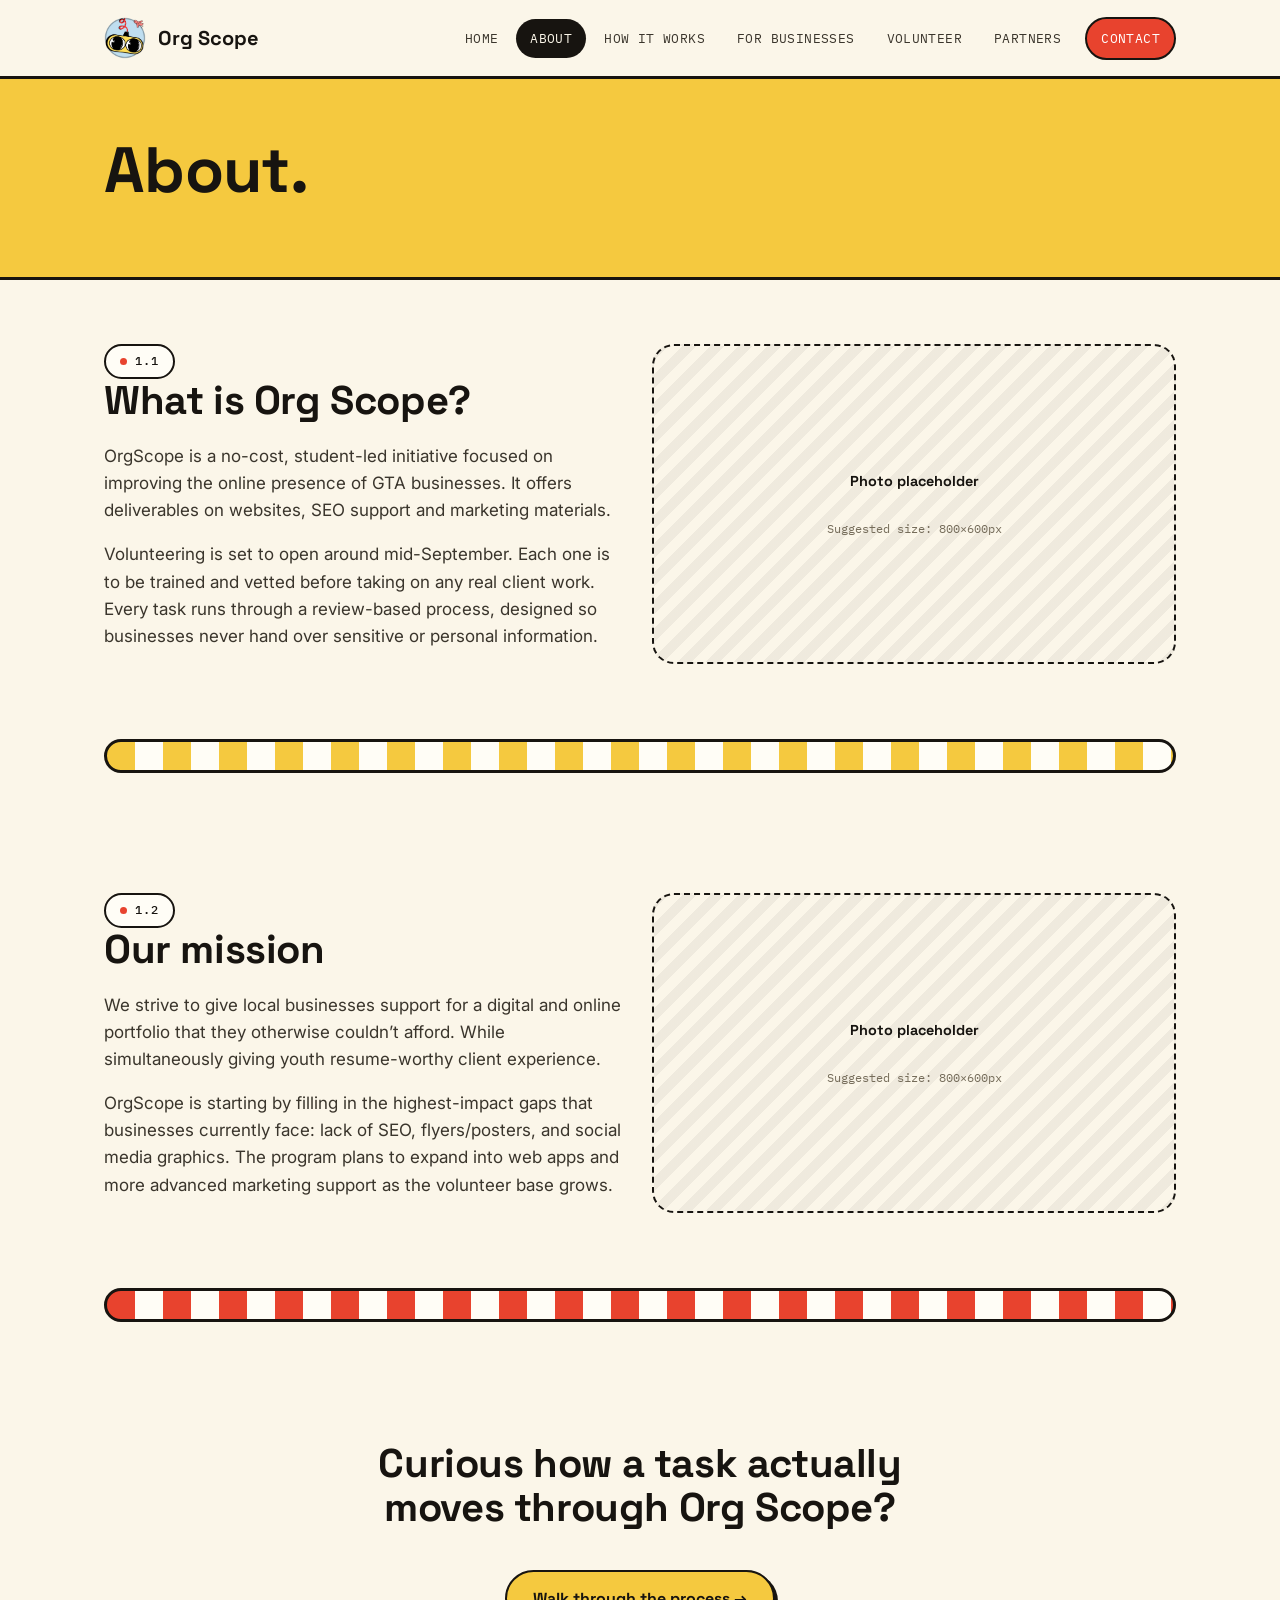
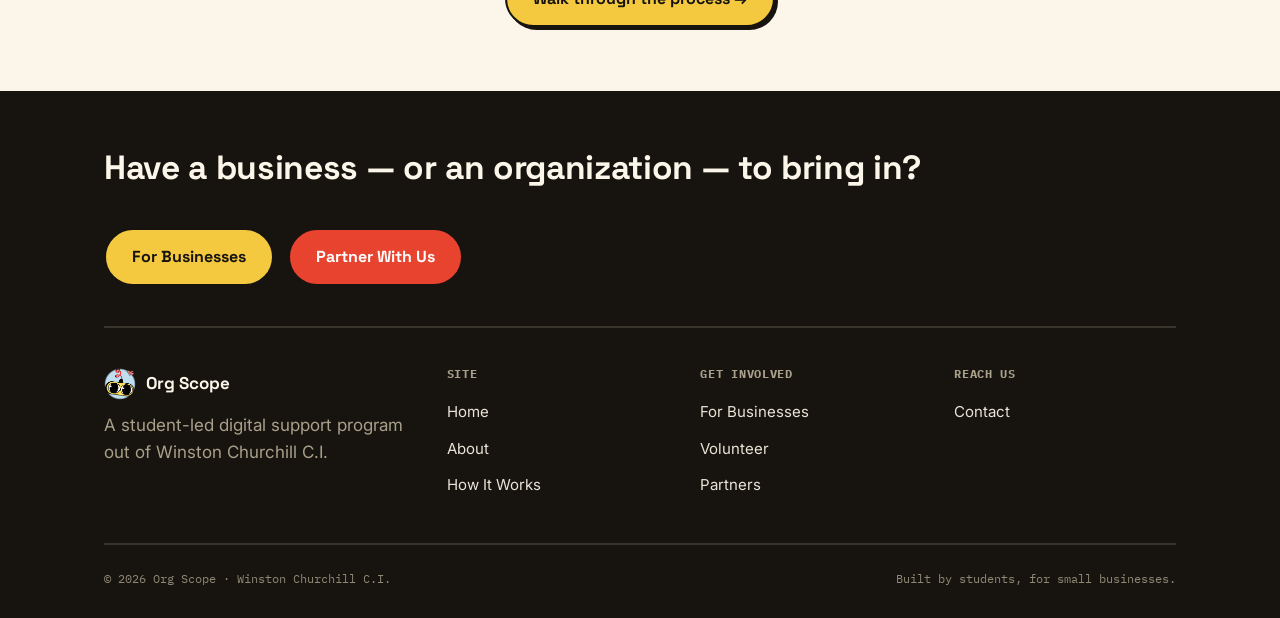
==== about.html @ 80aaf780 "Initial Commit" ====
<!DOCTYPE html>
<html lang="en">
<head>
<meta charset="UTF-8">
<meta name="viewport" content="width=device-width, initial-scale=1.0">
<title>About — Org Scope</title>
<meta name="description" content="Org Scope is a free, student-led initiative out of Winston Churchill C.I. building websites, SEO, and marketing materials for GTA small businesses.">
<link rel="icon" href="assets/logo.png">
<link rel="preconnect" href="https://fonts.googleapis.com">
<link rel="preconnect" href="https://fonts.gstatic.com" crossorigin>
<link href="https://fonts.googleapis.com/css2?family=Space+Grotesk:wght@500;700&family=Inter:wght@400;500;600&family=IBM+Plex+Mono:wght@400;500&display=swap" rel="stylesheet">
<link rel="stylesheet" href="style.css">
</head>
<body>

<header class="site-header">
  <div class="wrap">
    <a class="brand" href="index.html">
      <img src="assets/logo.png" alt="Org Scope logo">
      <span>Org Scope</span>
    </a>
    <button class="nav-toggle" aria-label="Toggle menu" aria-expanded="false" id="navToggle"><span></span></button>
    <nav class="main-nav" id="mainNav">
      <a href="index.html">Home</a>
      <a href="about.html" class="is-active">About</a>
      <a href="how-it-works.html">How It Works</a>
      <a href="for-businesses.html">For Businesses</a>
      <a href="volunteer.html">Volunteer</a>
      <a href="partners.html">Partners</a>
      <a href="contact.html" class="nav-cta">Contact</a>
    </nav>
  </div>
</header>

<main>

<main>
<section class="page-hero" style="background: var(--yellow);">
  <div class="wrap">
    <h1>About.</h1>
  </div>
</section>


  <section>
    <div class="wrap grid grid-2" style="align-items:start;">
      <div>
        <span class="tag"><span class="dot"></span>1.1</span>
        <h2>What is Org Scope?</h2>
        <p>OrgScope is a no-cost, student-led initiative focused on improving the online presence of GTA businesses. It offers deliverables on websites, SEO support and marketing materials.</p>
        <p>Volunteering is set to open around mid-September. Each one is to be trained and vetted before taking on any real client work. Every task runs through a review-based process, designed so businesses never hand over sensitive or personal information.</p>
      </div>
      <div class="placeholder" style="min-height:320px;">
        <div><strong>Photo placeholder</strong><br>Suggested size: 800×600px</div>
      </div>
    </div>
  </section>

  <div class="wrap"><div class="pill-divider" aria-hidden="true"></div></div>




<main>
  <section>
    <div class="wrap grid grid-2" style="align-items:start;">
      <div>
        <span class="tag"><span class="dot"></span>1.2</span>
        <h2>Our mission</h2>
        <p>We strive to give local businesses support for a digital and online portfolio that they otherwise couldn’t afford. While simultaneously giving youth resume-worthy client experience.</p>
        <p>OrgScope is starting by filling in the highest-impact gaps that businesses currently face: lack of SEO, flyers/posters, and social media graphics. The program plans to expand into web apps and more advanced marketing support as the volunteer base grows.</p>
      </div>
      <div class="placeholder" style="min-height:320px;">
        <div><strong>Photo placeholder</strong><br>Suggested size: 800×600px</div>
      </div>
    </div>
  </section>

  <div class="wrap"><div class="pill-divider-2" aria-hidden="true"></div></div>



  



















<section>
    <div class="wrap">
      <div class="section-head center" style="margin:0 auto 40px;">
        <h2>Curious how a task actually moves through Org Scope?</h2>
      </div>
      <div class="center"><a href="how-it-works.html" class="btn btn--yellow">Walk through the process →</a></div>
    </div>
  </section>
</main>

<footer class="site-footer">
  <div class="wrap">
    <div class="footer-cta">
      <h2>Have a business — or an organization — to bring in?</h2>
      <div class="btn-row">
        <a href="for-businesses.html" class="btn btn--yellow">For Businesses</a>
        <a href="partners.html" class="btn btn--red">Partner With Us</a>
      </div>
    </div>
    <div class="footer-grid">
      <div class="footer-col">
        <div class="footer-brand"><img src="assets/logo.png" alt="Org Scope logo"><span>Org Scope</span></div>
        <p style="color:#a9a08a; max-width:32ch;">A student-led digital support program out of Winston Churchill C.I.</p>
      </div>
      <div class="footer-col">
        <h4>Site</h4>
        <a href="index.html">Home</a>
        <a href="about.html">About</a>
        <a href="how-it-works.html">How It Works</a>
      </div>
      <div class="footer-col">
        <h4>Get Involved</h4>
        <a href="for-businesses.html">For Businesses</a>
        <a href="volunteer.html">Volunteer</a>
        <a href="partners.html">Partners</a>
      </div>
      <div class="footer-col">
        <h4>Reach Us</h4>
        <a href="contact.html">Contact</a>
      </div>
    </div>
    <div class="footer-bottom">
      <span>© 2026 Org Scope · Winston Churchill C.I.</span>
      <span>Built by students, for small businesses.</span>
    </div>
  </div>
</footer>

<script src="script.js"></script>
</body>
</html>
---- style.css ----
/* ============================================================
   ORG SCOPE — shared stylesheet
   Tokens: ink #171410, yellow #F5C93F, red #E8432E, cream #FBF6E9
   Display: Space Grotesk | Body: Inter | Labels/tags: IBM Plex Mono
   ============================================================ */

:root{
  --ink: #171410;
  --ink-soft: #3a352c;
  --muted: #756c5a;
  --yellow: #F5C93F;
  --yellow-deep: #E4B520;
  --red: #E8432E;
  --red-deep: #C7331F;
  --cream: #FBF6E9;
  --card: #FFFDF6;
  --line: #171410;
  --radius-pill: 999px;
  --radius-card: 22px;
  --shadow: 4px 4px 0 var(--ink);
  --shadow-sm: 3px 3px 0 var(--ink);
  --maxw: 1120px;
}


*,
*::before,
*::after{
  box-sizing: border-box;
}

html{
  scroll-behavior: smooth;
}


body{
  margin: 0;
  background: var(--cream);
  color: var(--ink);
  font-family: 'Inter', system-ui, -apple-system, sans-serif;
  font-size: 17px;
  line-height: 1.6;
  -webkit-font-smoothing: antialiased;
}


@media (prefers-reduced-motion: reduce){
  html{
    scroll-behavior: auto;
  }

  *{
    animation-duration: 0.001ms !important;
    transition-duration: 0.001ms !important;
  }
}


h1,
h2,
h3,
h4{
  font-family: 'Space Grotesk', system-ui, sans-serif;
  color: var(--ink);
  line-height: 1.1;
  margin: 0 0 0.5em;
  letter-spacing: -0.01em;
}


h1{
  font-size: clamp(2.4rem, 5vw, 4rem);
  font-weight: 700;
}

h2{
  font-size: clamp(1.7rem, 3.2vw, 2.5rem);
  font-weight: 700;
}

h3{
  font-size: 1.25rem;
  font-weight: 700;
}

p{
  margin: 0 0 1em;
  color: var(--ink-soft);
}

a{
  color: inherit;
}


.mono{
  font-family: 'IBM Plex Mono', ui-monospace, monospace;
  letter-spacing: 0.02em;
}


.wrap{
  max-width: var(--maxw);
  margin: 0 auto;
  padding: 0 24px;
}


a:focus-visible,
button:focus-visible,
.btn:focus-visible,
input:focus-visible,
textarea:focus-visible{
  outline: 3px solid var(--red);
  outline-offset: 3px;
}


/* ---------- Eyebrow / status pill ---------- */

.tag{
  display: inline-flex;
  align-items: center;
  gap: 8px;
  font-family: 'IBM Plex Mono', monospace;
  font-size: 0.72rem;
  font-weight: 500;
  letter-spacing: 0.08em;
  text-transform: uppercase;
  padding: 6px 14px;
  border: 2px solid var(--ink);
  border-radius: var(--radius-pill);
  background: var(--card);
}

.tag .dot{
  width: 7px;
  height: 7px;
  border-radius: 50%;
  background: var(--red);
  flex: none;
}

.tag--yellow{
  background: var(--yellow);
}

.tag--red{
  background: var(--red);
  color: #fff;
  border-color: var(--ink);
}

.tag--red .dot{
  background: #fff;
}


/* ---------- Header ---------- */

.site-header{
  position: sticky;
  top: 0;
  z-index: 50;
  background: var(--cream);
  border-bottom: 3px solid var(--ink);
}

.site-header .wrap{
  display: flex;
  align-items: center;
  justify-content: space-between;
  height: 76px;
}


.brand{
  display: flex;
  align-items: center;
  gap: 12px;
  text-decoration: none;
}

.brand img{
  height: 42px;
  width: auto;
  display: block;
}

.brand span{
  font-family: 'Space Grotesk', sans-serif;
  font-weight: 700;
  font-size: 1.25rem;
  color: var(--ink);
}


.nav-toggle{
  display: none;
  border: 2px solid var(--ink);
  background: var(--card);
  border-radius: 10px;
  width: 44px;
  height: 44px;
  align-items: center;
  justify-content: center;
  cursor: pointer;
}

.nav-toggle span,
.nav-toggle span::before,
.nav-toggle span::after{
  content: "";
  display: block;
  width: 20px;
  height: 2px;
  background: var(--ink);
  position: relative;
  transition: transform .2s ease;
}

.nav-toggle span::before{
  position: absolute;
  top: -6px;
}

.nav-toggle span::after{
  position: absolute;
  top: 6px;
}


.main-nav{
  display: flex;
  align-items: center;
  gap: 4px;
}

.main-nav a{
  text-decoration: none;
  font-family: 'IBM Plex Mono', monospace;
  font-size: 0.82rem;
  letter-spacing: 0.03em;
  text-transform: uppercase;
  color: var(--ink-soft);
  padding: 9px 14px;
  border-radius: var(--radius-pill);
  transition: background .15s ease, color .15s ease;
}

.main-nav a:hover{
  background: var(--yellow);
  color: var(--ink);
}

.main-nav a.is-active{
  background: var(--ink);
  color: var(--cream);
}

.main-nav .nav-cta{
  border: 2px solid var(--ink);
  background: var(--red);
  color: #fff !important;
  margin-left: 6px;
}

.main-nav .nav-cta:hover{
  background: var(--red-deep);
}


@media (max-width: 880px){

  .nav-toggle{
    display: flex;
  }

  .main-nav{
    position: absolute;
    top: 76px;
    left: 0;
    right: 0;
    background: var(--cream);
    border-bottom: 3px solid var(--ink);
    flex-direction: column;
    align-items: stretch;
    padding: 10px 20px 20px;
    display: none;
  }

  .main-nav.is-open{
    display: flex;
  }

  .main-nav a{
    padding: 12px 14px;
    text-align: left;
  }

  .main-nav .nav-cta{
    margin-left: 0;
    text-align: center;
    margin-top: 6px;
  }
}


/* ---------- Buttons ---------- */

.btn{
  display: inline-flex;
  align-items: center;
  gap: 10px;
  font-family: 'Space Grotesk', sans-serif;
  font-weight: 700;
  font-size: 1rem;
  text-decoration: none;
  padding: 14px 26px;
  border-radius: var(--radius-pill);
  border: 2.5px solid var(--ink);
  background: var(--card);
  color: var(--ink);
  box-shadow: var(--shadow-sm);
  transition: transform .12s ease, box-shadow .12s ease;
  cursor: pointer;
}

.btn:hover{
  transform: translate(-2px, -2px);
  box-shadow: 6px 6px 0 var(--ink);
}

.btn:active{
  transform: translate(0,0);
  box-shadow: 1px 1px 0 var(--ink);
}

.btn--yellow{
  background: var(--yellow);
}

.btn--red{
  background: var(--red);
  color: #fff;
}

.btn--ink{
  background: var(--ink);
  color: var(--cream);
}

.btn-row{
  display: flex;
  gap: 14px;
  flex-wrap: wrap;
}


/* ---------- Hero ---------- */

.hero{
  padding: 84px 0 70px;
  position: relative;
  overflow: hidden;
}

.hero .wrap{
  display: grid;
  grid-template-columns: 1.15fr 0.85fr;
  gap: 48px;
  align-items: center;
}

.hero-copy p.lede{
  font-size: 1.2rem;
  color: var(--ink-soft);
  max-width: 46ch;
}

.hero-art{
  display: flex;
  justify-content: center;
}

.hero-art svg{
  width: 100%;
  max-width: 380px;
  height: auto;
}


@media (max-width: 880px){

  .hero .wrap{
    grid-template-columns: 1fr;
  }

  .hero-art{
    order: -1;
  }

  .hero-art svg{
    max-width: 240px;
  }
}


/* ---------- Sections ---------- */

section{
  padding: 64px 0;
}

.section-head{
  max-width: 640px;
  margin-bottom: 40px;
}

.section-alt{
  background: var(--card);
  border-top: 3px solid var(--ink);
  border-bottom: 3px solid var(--ink);
}

.section-ink{
  background: var(--ink);
  color: var(--cream);
}

.section-ink h2,
.section-ink h3{
  color: var(--cream);
}

.section-ink p{
  color: #d8d2c3;
}


/* pill divider */

.pill-divider{
  height: 34px;
  border: 3px solid var(--ink);
  border-radius: var(--radius-pill);
  background: repeating-linear-gradient(
    90deg,
    var(--yellow) 0 28px,
    var(--card) 28px 56px
  );
  margin: 8px 0 56px;
}

/* pill divider 2 */

.pill-divider-2{
  height: 34px;
  border: 3px solid var(--ink);
  border-radius: var(--radius-pill);
  background: repeating-linear-gradient(
    90deg,
    var(--red) 0 28px,
    var(--card) 28px 56px
  );
  margin: 8px 0 56px;
}


/* ---------- Cards ---------- */

.grid{
  display: grid;
  gap: 24px;
}

.grid-2{
  grid-template-columns: repeat(2, 1fr);
}

.grid-3{
  grid-template-columns: repeat(3, 1fr);
}

.grid-4{
  grid-template-columns: repeat(4, 1fr);
}


@media (max-width: 880px){

  .grid-2,
  .grid-3,
  .grid-4{
    grid-template-columns: 1fr;
  }
}


.card{
  position: relative;
  background: var(--card);
  border: 2.5px solid var(--ink);
  border-radius: var(--radius-card);
  padding: 28px;
  box-shadow: var(--shadow-sm);
}

.card h3{
  margin-bottom: 10px;
}

.card p:last-child{
  margin-bottom: 0;
}

.card--yellow{
  background: var(--yellow);
}


/* ---------- Service cards / hover popovers ---------- */

.service-card{
  position: relative;
  z-index: 1;
}

.card-popover{
  position: absolute;
  top: calc(100% + 12px);
  left: 0;
  width: 100%;

  padding: 14px;

  background: var(--card);
  border: 2.5px solid var(--ink);
  border-radius: var(--radius-card);
  box-shadow: var(--shadow-sm);

  opacity: 0;
  visibility: hidden;
  transform: translateY(-6px);

  transition:
    opacity .18s ease,
    transform .18s ease,
    visibility .18s ease;

  z-index: 20;
}

.card-popover .btn{
  width: 100%;
  justify-content: center;
}

.service-card:hover{
  z-index: 30;
}

.service-card:hover .card-popover{
  opacity: 1;
  visibility: visible;
  transform: translateY(0);
}


/* service icon chip */

.chip-icon{
  width: 46px;
  height: 46px;
  border: 2.5px solid var(--ink);
  border-radius: 50%;
  display: flex;
  align-items: center;
  justify-content: center;
  background: var(--yellow);
  margin-bottom: 16px;
  font-family: 'Space Grotesk', sans-serif;
  font-weight: 700;
}

/* ---------- Process steps ---------- */

.steps{
  display: flex;
  flex-direction: column;
  gap: 0;
}

.step{
  display: grid;
  grid-template-columns: 90px 1fr;
  gap: 20px;
  padding: 28px 0;
  border-top: 2px solid var(--ink);
}

.step:last-child{
  border-bottom: 2px solid var(--ink);
}

.step-num{
  font-family: 'IBM Plex Mono', monospace;
  font-size: 0.78rem;
  color: var(--muted);
}

.step-status{
  display: inline-block;
  margin-top: 10px;
}


@media (max-width: 640px){

  .step{
    grid-template-columns: 1fr;
  }
}


/* ---------- Placeholder image blocks ---------- */

.placeholder{
  border: 2.5px dashed var(--ink);
  border-radius: var(--radius-card);
  background: repeating-linear-gradient(
    135deg,
    rgba(23,20,16,0.05) 0 10px,
    transparent 10px 20px
  );
  display: flex;
  align-items: center;
  justify-content: center;
  text-align: center;
  color: var(--muted);
  font-family: 'IBM Plex Mono', monospace;
  font-size: 0.78rem;
  padding: 20px;
  min-height: 180px;
}

.placeholder strong{
  display: block;
  color: var(--ink);
  font-family: 'Space Grotesk', sans-serif;
  font-size: 0.9rem;
  margin-bottom: 6px;
}


/* ---------- Stat row ---------- */

.stat{
  border: 2.5px solid var(--ink);
  border-radius: var(--radius-card);
  padding: 22px;
  background: var(--card);
}

.stat .num{
  font-family: 'Space Grotesk', sans-serif;
  font-weight: 700;
  font-size: 2.1rem;
}

.stat .label{
  font-family: 'IBM Plex Mono', monospace;
  font-size: 0.75rem;
  text-transform: uppercase;
  letter-spacing: 0.05em;
  color: var(--muted);
}


/* ---------- Quote / callout ---------- */

.callout{
  border-left: 6px solid var(--red);
  padding: 4px 0 4px 22px;
  margin: 32px 0;
}

.callout p{
  font-family: 'Space Grotesk', sans-serif;
  font-size: 1.2rem;
  font-weight: 500;
  color: var(--ink);
}


/* ---------- Form ---------- */

.form-card{
  background: var(--card);
  border: 2.5px solid var(--ink);
  border-radius: var(--radius-card);
  padding: 32px;
  box-shadow: var(--shadow);
}

.field{
  margin-bottom: 20px;
}

.field label{
  display: block;
  font-family: 'IBM Plex Mono', monospace;
  font-size: 0.75rem;
  text-transform: uppercase;
  letter-spacing: 0.05em;
  margin-bottom: 8px;
}

.field input,
.field select,
.field textarea{
  width: 100%;
  font-family: 'Inter', sans-serif;
  font-size: 1rem;
  padding: 12px 14px;
  border: 2px solid var(--ink);
  border-radius: 12px;
  background: #fff;
  color: var(--ink);
}

.field textarea{
  resize: vertical;
  min-height: 120px;
}

.field-row{
  display: grid;
  grid-template-columns: 1fr 1fr;
  gap: 16px;
}


@media (max-width: 640px){

  .field-row{
    grid-template-columns: 1fr;
  }
}


/* ---------- Footer ---------- */

.site-footer{
  background: var(--ink);
  color: var(--cream);
  border-top: 3px solid var(--ink);
  padding: 56px 0 30px;
}

.footer-cta{
  display: flex;
  align-items: center;
  justify-content: space-between;
  gap: 24px;
  flex-wrap: wrap;
  padding-bottom: 40px;
  margin-bottom: 40px;
  border-bottom: 2px solid #3a352c;
}

.footer-cta h2{
  color: var(--cream);
  font-size: clamp(1.5rem, 3vw, 2.1rem);
}

.footer-grid{
  display: grid;
  grid-template-columns: 1.4fr 1fr 1fr 1fr;
  gap: 32px;
}


@media (max-width: 780px){

  .footer-grid{
    grid-template-columns: 1fr 1fr;
  }
}


.footer-brand{
  display: flex;
  align-items: center;
  gap: 10px;
  margin-bottom: 12px;
}

.footer-brand img{
  height: 32px;
}

.footer-brand span{
  font-family: 'Space Grotesk', sans-serif;
  font-weight: 700;
}

.footer-col h4{
  font-family: 'IBM Plex Mono', monospace;
  font-size: 0.72rem;
  text-transform: uppercase;
  letter-spacing: 0.06em;
  color: #a9a08a;
  margin-bottom: 14px;
}

.footer-col a{
  display: block;
  text-decoration: none;
  color: #e9e4d6;
  padding: 6px 0;
  font-size: 0.94rem;
}

.footer-col a:hover{
  color: var(--yellow);
}

.footer-bottom{
  margin-top: 40px;
  padding-top: 24px;
  border-top: 2px solid #3a352c;
  font-family: 'IBM Plex Mono', monospace;
  font-size: 0.75rem;
  color: #8f8873;
  display: flex;
  justify-content: space-between;
  flex-wrap: wrap;
  gap: 10px;
}


/* ---------- Page hero (interior pages) ---------- */

.page-hero{
  padding: 56px 0 40px;
  border-bottom: 3px solid var(--ink);
}

.page-hero .lede{
  max-width: 60ch;
  font-size: 1.1rem;
}


/* ---------- Utility ---------- */

.center{
  text-align: center;
}

.mt-0{
  margin-top: 0;
}

.list-clean{
  list-style: none;
  padding: 0;
  margin: 0;
}

.list-clean li{
  padding: 10px 0 10px 26px;
  position: relative;
  color: var(--ink-soft);
  border-bottom: 1px solid rgba(23,20,16,0.12);
}

.list-clean li::before{
  content: "";
  position: absolute;
  left: 0;
  top: 18px;
  width: 9px;
  height: 9px;
  background: var(--red);
  border-radius: 50%;
}


/* ============================================================
   INDEX.HTML — Volunteer / Business / Partner banners
   ============================================================ */

.index-banner-wrapper{
  position: relative;
}


/* Individual banner button styles */

.index-banner-button{
  display: block;
  width: 100%;
  border-top: 4px solid black;
  transition: opacity 0.2s ease;
}


/* Removes the extra border from the very last banner */

.index-banner-wrapper:last-child .index-banner-button{
  border-bottom: 4px solid black;
}


/* Makes sure the image fills the button correctly */

.index-banner-button img{
  display: block;
  width: 100%;
  height: auto;
}


/* Hover effect */

.index-banner-button:hover{
  opacity: 0.8;
}


/* Banner tooltip */

.index-banner-tooltip{
  max-height: 0;
  overflow: hidden;
  background: var(--tooltip-color, #444);
  border-left: 4px solid black;
  border-right: 4px solid black;
  box-sizing: border-box;
  transition: max-height 0.3s ease;
}

.index-banner-wrapper:hover .index-banner-tooltip{
  max-height: 300px;
  border-bottom: 4px solid black;
}

.index-banner-tooltip-inner{
  padding: 48px 24px;
}

.index-banner-tooltip p{
  margin: 16px 0;
  color: black;
  font-family: sans-serif;
  line-height: 1.4;
}


/* Per-banner sky colors */

.index-banner-wrapper--volunteer{
  --tooltip-color: #bfe3f5;
}

.index-banner-wrapper--owners{
  --tooltip-color: #f3c9b0;
}

.index-banner-wrapper--partner{
  --tooltip-color: #5b5470;
}









.doc-tabs{
  position: relative;
  margin-top: 32px;
}

.doc-tab-input{
  position: absolute;
  opacity: 0;
  pointer-events: none;
}

.doc-tab-label{
  display: inline-flex;
  align-items: center;
  cursor: pointer;
  font-family: 'IBM Plex Mono', monospace;
  font-size: 0.78rem;
  font-weight: 500;
  letter-spacing: 0.03em;
  text-transform: uppercase;
  padding: 9px 16px;
  margin-right: 10px;
  margin-bottom: 20px;
  border: 2px solid var(--cream);
  border-radius: var(--radius-pill);
  background: transparent;
  color: var(--cream);
  transition: background .15s ease, color .15s ease;
}

.doc-tab-label:hover{
  background: rgba(245,201,63,0.15);
}

.doc-tab-input:checked + .doc-tab-label{
  background: var(--yellow);
  color: var(--ink);
  border-color: var(--yellow);
}

.doc-panel{
  display: none;
  animation: panelReveal .2s ease;
}

#doc-dod:checked ~ #panel-dod,
#doc-agreement:checked ~ #panel-agreement,
#doc-review:checked ~ #panel-review{
  display: block;
}

@keyframes panelReveal{
  from{ opacity: 0; transform: translateY(-6px); }
  to{ opacity: 1; transform: translateY(0); }
}










.doc-table-card{
  background: var(--cream);
  padding: 8px;
}

.doc-table{
  width: 100%;
  border-collapse: collapse;
}

.doc-table th{
  text-align: left;
  font-family: 'IBM Plex Mono', monospace;
  font-size: 0.72rem;
  text-transform: uppercase;
  letter-spacing: 0.05em;
  color: var(--muted);
  padding: 14px 20px;
  border-bottom: 2px solid var(--ink);
}

.doc-table td{
  padding: 18px 20px;
  border-bottom: 1px solid rgba(23,20,16,0.15);
  font-family: 'Inter', sans-serif;
}

.doc-table tr:last-child td{
  border-bottom: none;
}

.doc-table td:first-child{
  font-family: 'Space Grotesk', sans-serif;
  font-weight: 700;
  color: var(--ink);
  white-space: nowrap;
}

.doc-table td:nth-child(2){
  color: var(--ink-soft);
}

.doc-link{
  font-family: 'IBM Plex Mono', monospace;
  font-size: 0.82rem;
  font-weight: 500;
  text-decoration: none;
  color: var(--ink);
  white-space: nowrap;
  border-bottom: 2px solid var(--red);
  padding-bottom: 1px;
  transition: color .15s ease;
}

.doc-link:hover{
  color: var(--red);
}

@media (max-width: 640px){
  .doc-table{
    font-size: 0.9rem;
  }
  .doc-table th:nth-child(2),
  .doc-table td:nth-child(2){
    display: none;
  }
}
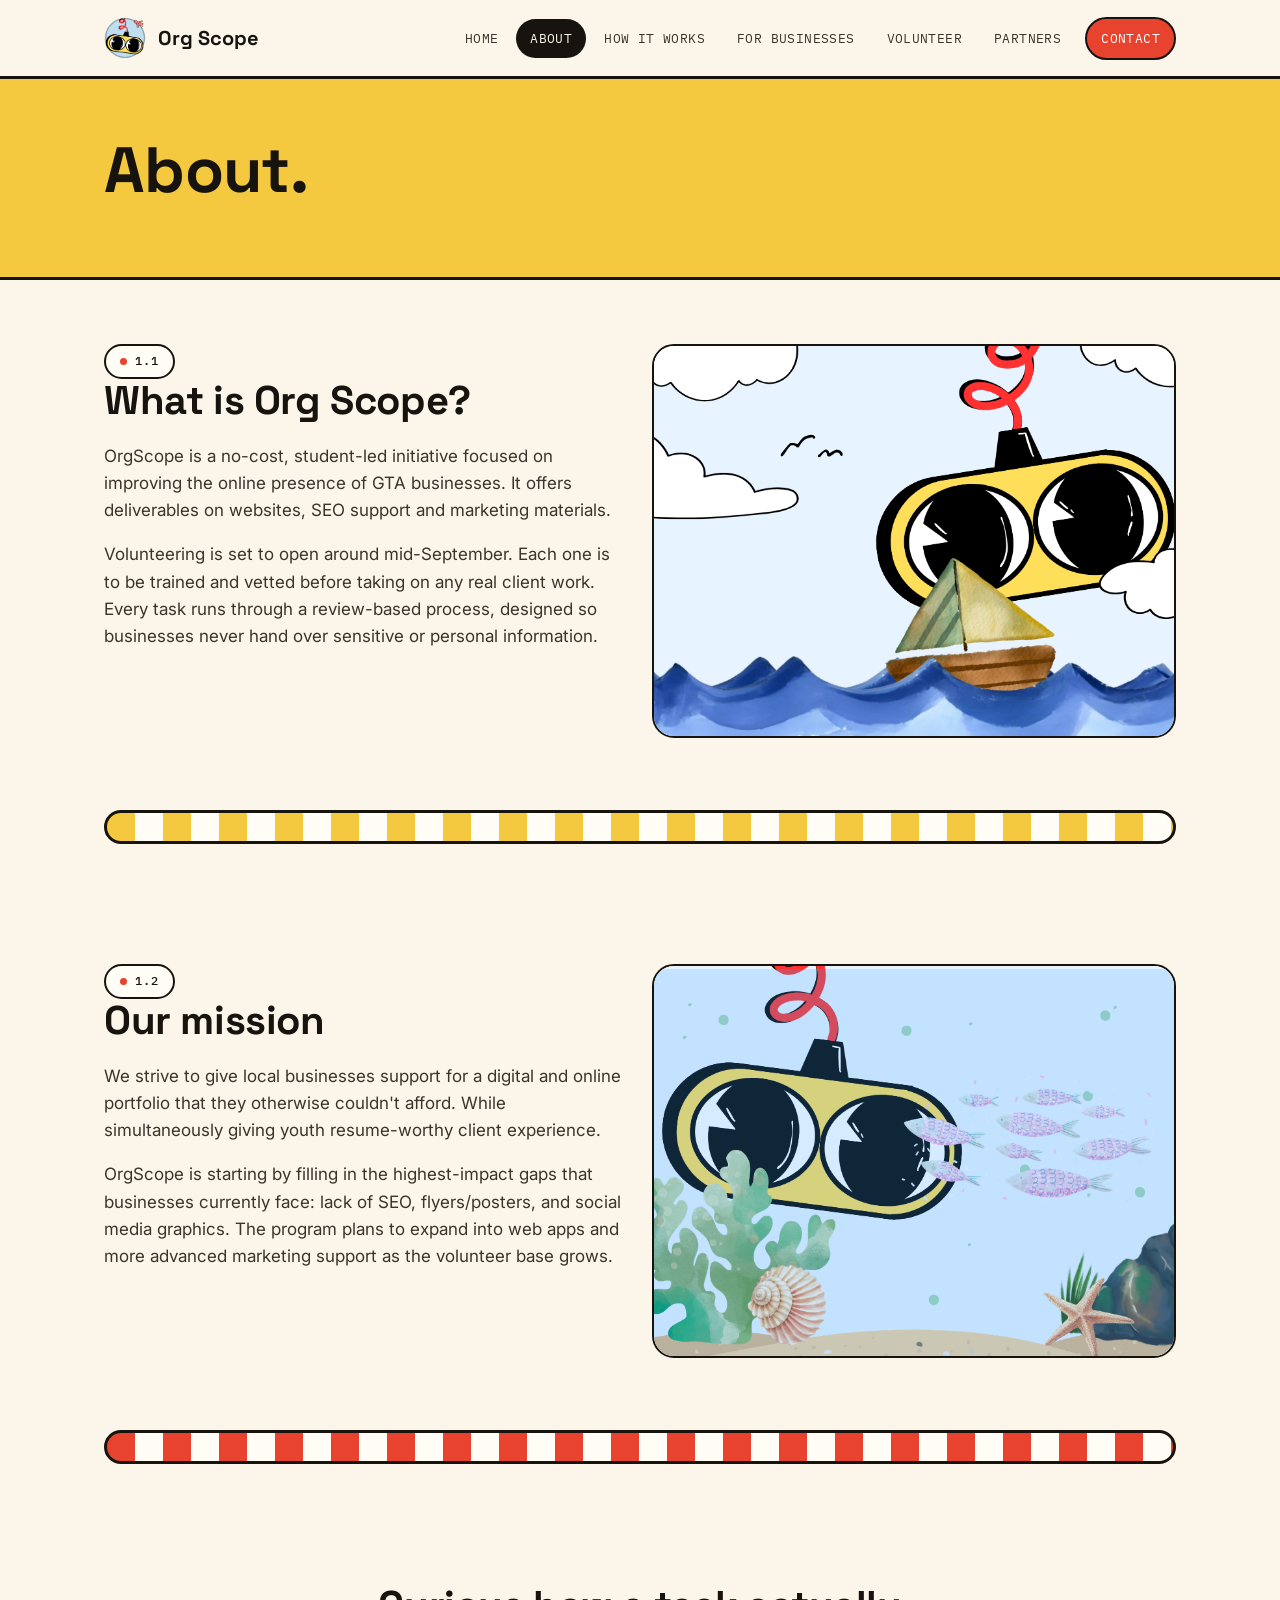
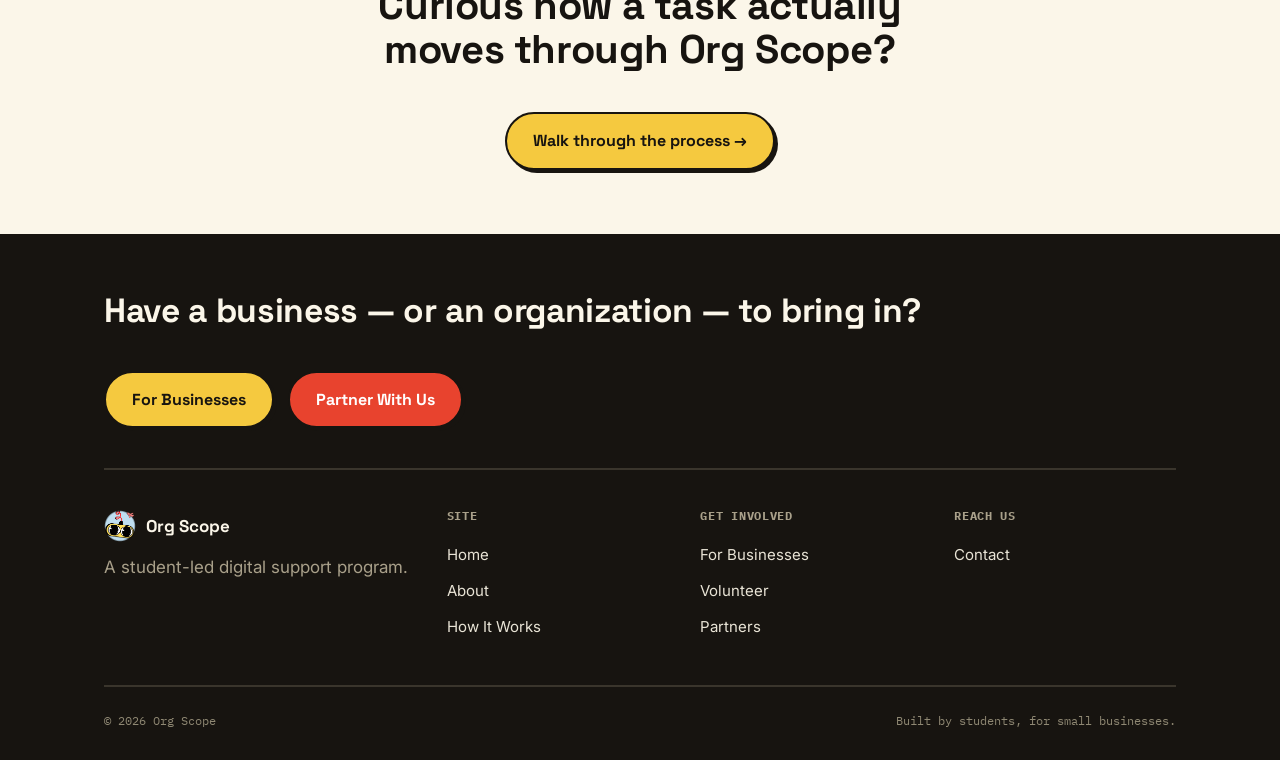
==== commit cc3b5930: "Second Commit" ====
--- a/about.html
+++ b/about.html
@@ -4,7 +4,7 @@
 <meta charset="UTF-8">
 <meta name="viewport" content="width=device-width, initial-scale=1.0">
 <title>About — Org Scope</title>
-<meta name="description" content="Org Scope is a free, student-led initiative out of Winston Churchill C.I. building websites, SEO, and marketing materials for GTA small businesses.">
+<meta name="description" content="Org Scope is a free, student-led initiative building websites, SEO, and marketing materials for GTA small businesses.">
 <link rel="icon" href="assets/logo.png">
 <link rel="preconnect" href="https://fonts.googleapis.com">
 <link rel="preconnect" href="https://fonts.gstatic.com" crossorigin>
@@ -33,14 +33,11 @@
 </header>
 
 <main>
-
-<main>
 <section class="page-hero" style="background: var(--yellow);">
   <div class="wrap">
     <h1>About.</h1>
   </div>
 </section>
-
 
   <section>
     <div class="wrap grid grid-2" style="align-items:start;">
@@ -50,57 +47,27 @@
         <p>OrgScope is a no-cost, student-led initiative focused on improving the online presence of GTA businesses. It offers deliverables on websites, SEO support and marketing materials.</p>
         <p>Volunteering is set to open around mid-September. Each one is to be trained and vetted before taking on any real client work. Every task runs through a review-based process, designed so businesses never hand over sensitive or personal information.</p>
       </div>
-      <div class="placeholder" style="min-height:320px;">
-        <div><strong>Photo placeholder</strong><br>Suggested size: 800×600px</div>
-      </div>
+      <img src="assets/OrgScopeSky.png" alt="Org Scope illustration — sky" class="about-img">
     </div>
   </section>
 
   <div class="wrap"><div class="pill-divider" aria-hidden="true"></div></div>
 
-
-
-
-<main>
   <section>
     <div class="wrap grid grid-2" style="align-items:start;">
       <div>
         <span class="tag"><span class="dot"></span>1.2</span>
         <h2>Our mission</h2>
-        <p>We strive to give local businesses support for a digital and online portfolio that they otherwise couldn’t afford. While simultaneously giving youth resume-worthy client experience.</p>
+        <p>We strive to give local businesses support for a digital and online portfolio that they otherwise couldn't afford. While simultaneously giving youth resume-worthy client experience.</p>
         <p>OrgScope is starting by filling in the highest-impact gaps that businesses currently face: lack of SEO, flyers/posters, and social media graphics. The program plans to expand into web apps and more advanced marketing support as the volunteer base grows.</p>
       </div>
-      <div class="placeholder" style="min-height:320px;">
-        <div><strong>Photo placeholder</strong><br>Suggested size: 800×600px</div>
-      </div>
+      <img src="assets/OrgScopeSea.png" alt="Org Scope illustration — sea" class="about-img">
     </div>
   </section>
 
   <div class="wrap"><div class="pill-divider-2" aria-hidden="true"></div></div>
 
-
-
-  
-
-
-
-
-
-
-
-
-
-
-
-
-
-
-
-
-
-
-
-<section>
+  <section>
     <div class="wrap">
       <div class="section-head center" style="margin:0 auto 40px;">
         <h2>Curious how a task actually moves through Org Scope?</h2>
@@ -122,7 +89,7 @@
     <div class="footer-grid">
       <div class="footer-col">
         <div class="footer-brand"><img src="assets/logo.png" alt="Org Scope logo"><span>Org Scope</span></div>
-        <p style="color:#a9a08a; max-width:32ch;">A student-led digital support program out of Winston Churchill C.I.</p>
+        <p style="color:#a9a08a; max-width:32ch;">A student-led digital support program.</p>
       </div>
       <div class="footer-col">
         <h4>Site</h4>
@@ -142,7 +109,7 @@
       </div>
     </div>
     <div class="footer-bottom">
-      <span>© 2026 Org Scope · Winston Churchill C.I.</span>
+      <span>© 2026 Org Scope</span>
       <span>Built by students, for small businesses.</span>
     </div>
   </div>
--- a/style.css
+++ b/style.css
@@ -1113,4 +1113,21 @@
   .doc-table td:nth-child(2){
     display: none;
   }
+}
+
+
+
+
+
+
+
+
+.about-img{
+  width: 100%;
+  height: 100%;
+  min-height: 320px;
+  object-fit: cover;
+  border: 2.5px solid var(--ink);
+  border-radius: var(--radius-card);
+  display: block;
 }
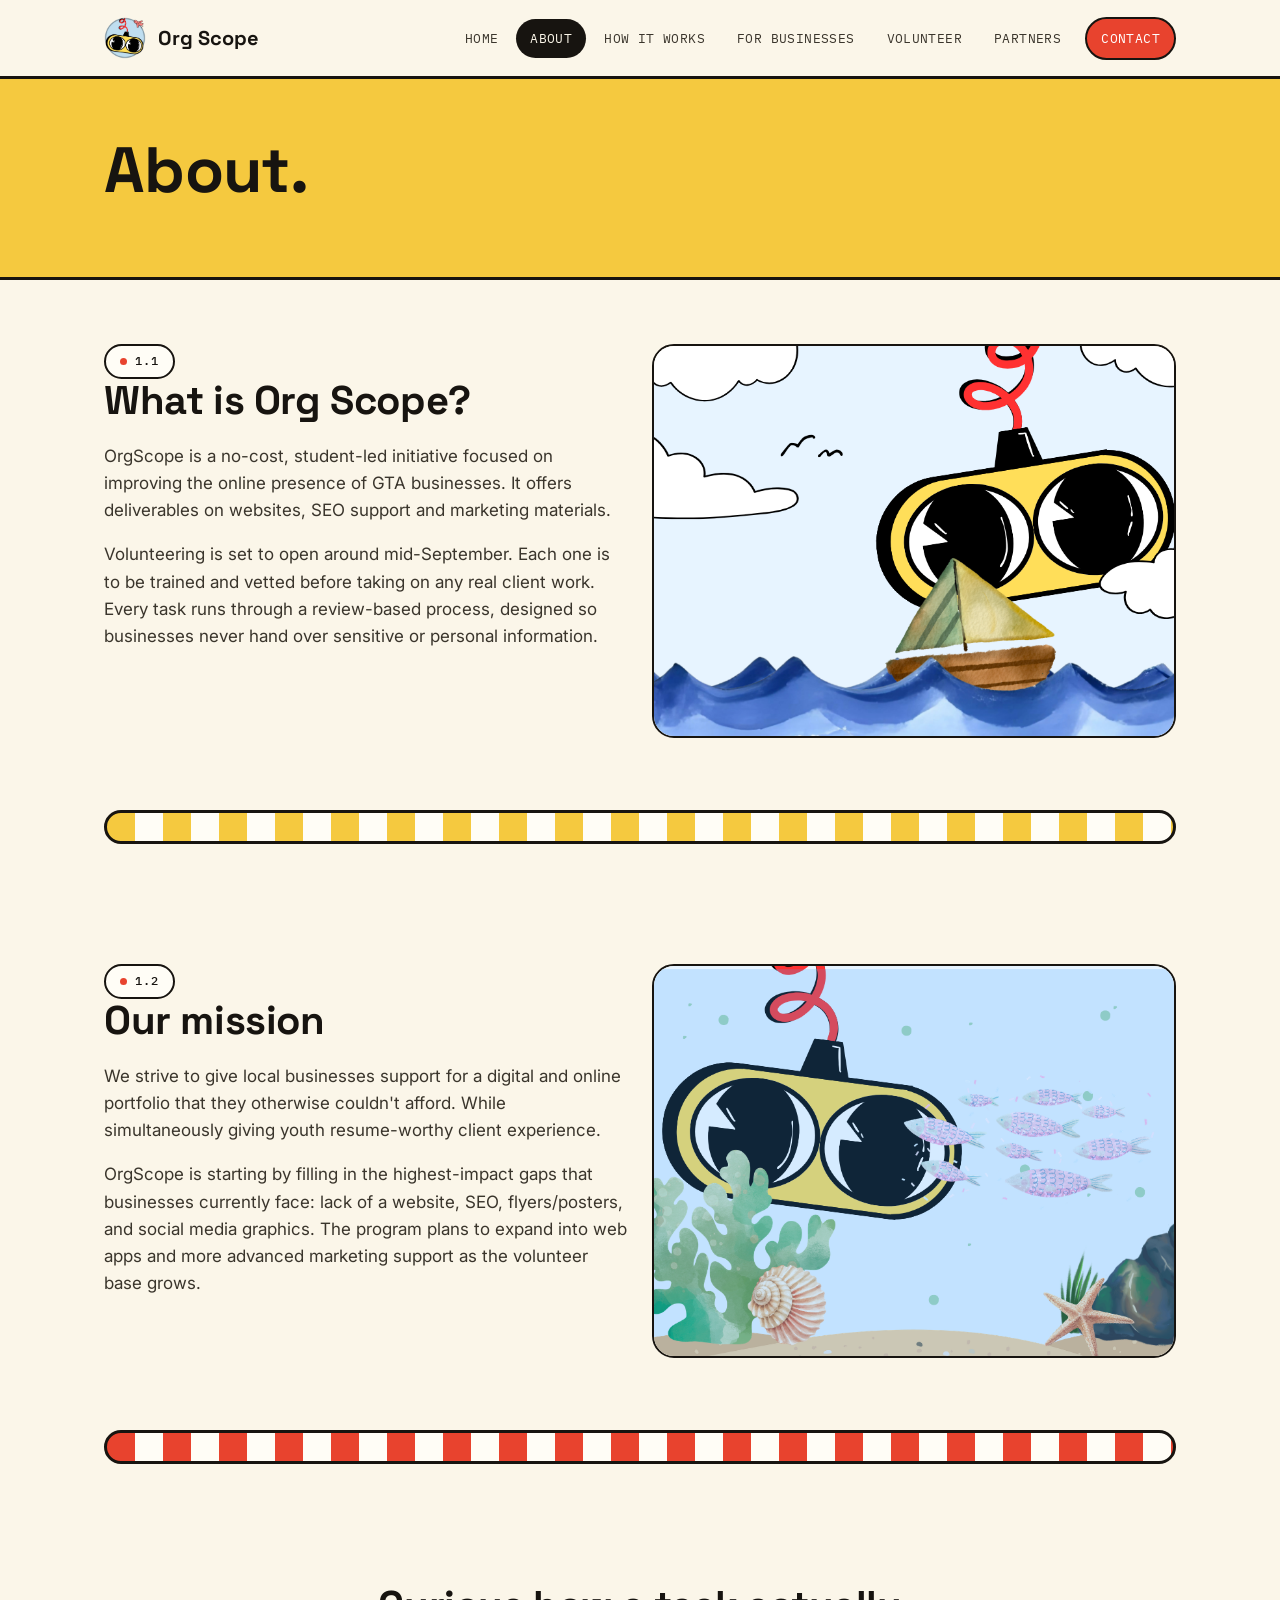
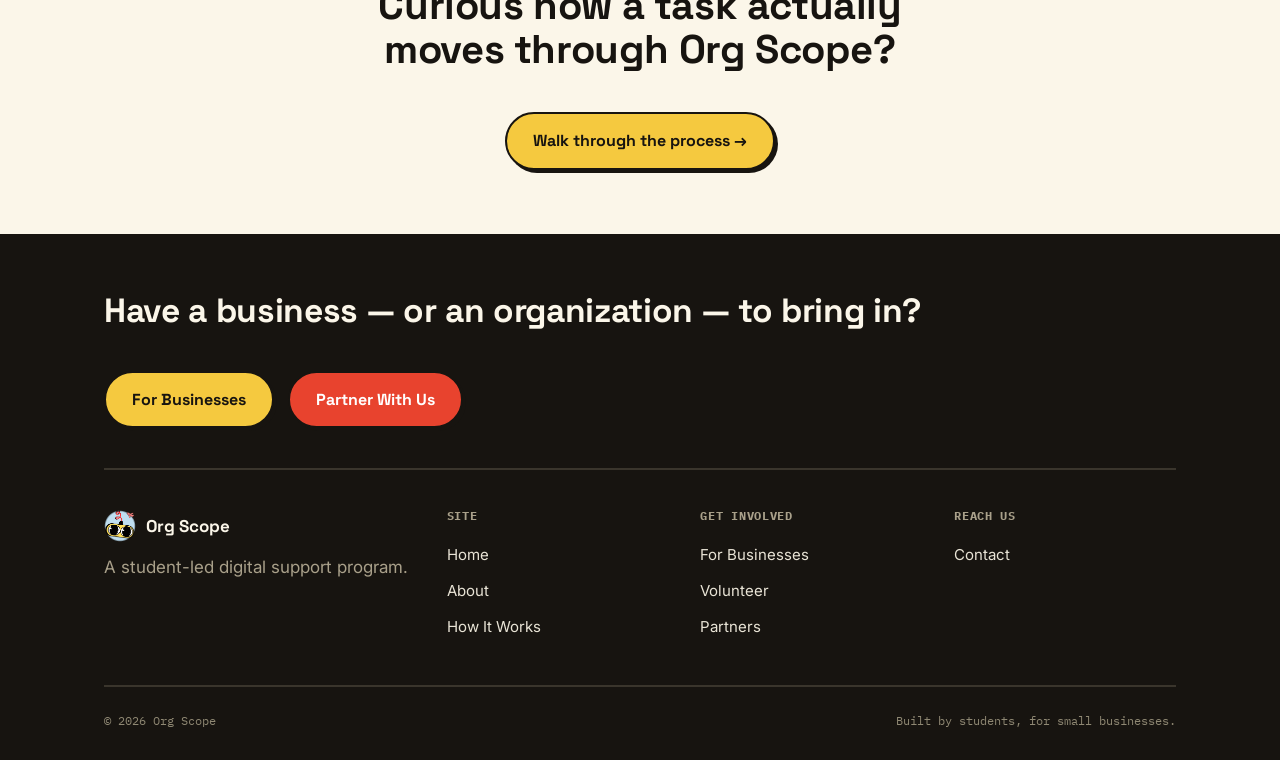
==== commit bbe2c2d8: "Third Commit" ====
--- a/about.html
+++ b/about.html
@@ -59,7 +59,7 @@
         <span class="tag"><span class="dot"></span>1.2</span>
         <h2>Our mission</h2>
         <p>We strive to give local businesses support for a digital and online portfolio that they otherwise couldn't afford. While simultaneously giving youth resume-worthy client experience.</p>
-        <p>OrgScope is starting by filling in the highest-impact gaps that businesses currently face: lack of SEO, flyers/posters, and social media graphics. The program plans to expand into web apps and more advanced marketing support as the volunteer base grows.</p>
+        <p>OrgScope is starting by filling in the highest-impact gaps that businesses currently face: lack of a website, SEO, flyers/posters, and social media graphics. The program plans to expand into web apps and more advanced marketing support as the volunteer base grows.</p>
       </div>
       <img src="assets/OrgScopeSea.png" alt="Org Scope illustration — sea" class="about-img">
     </div>
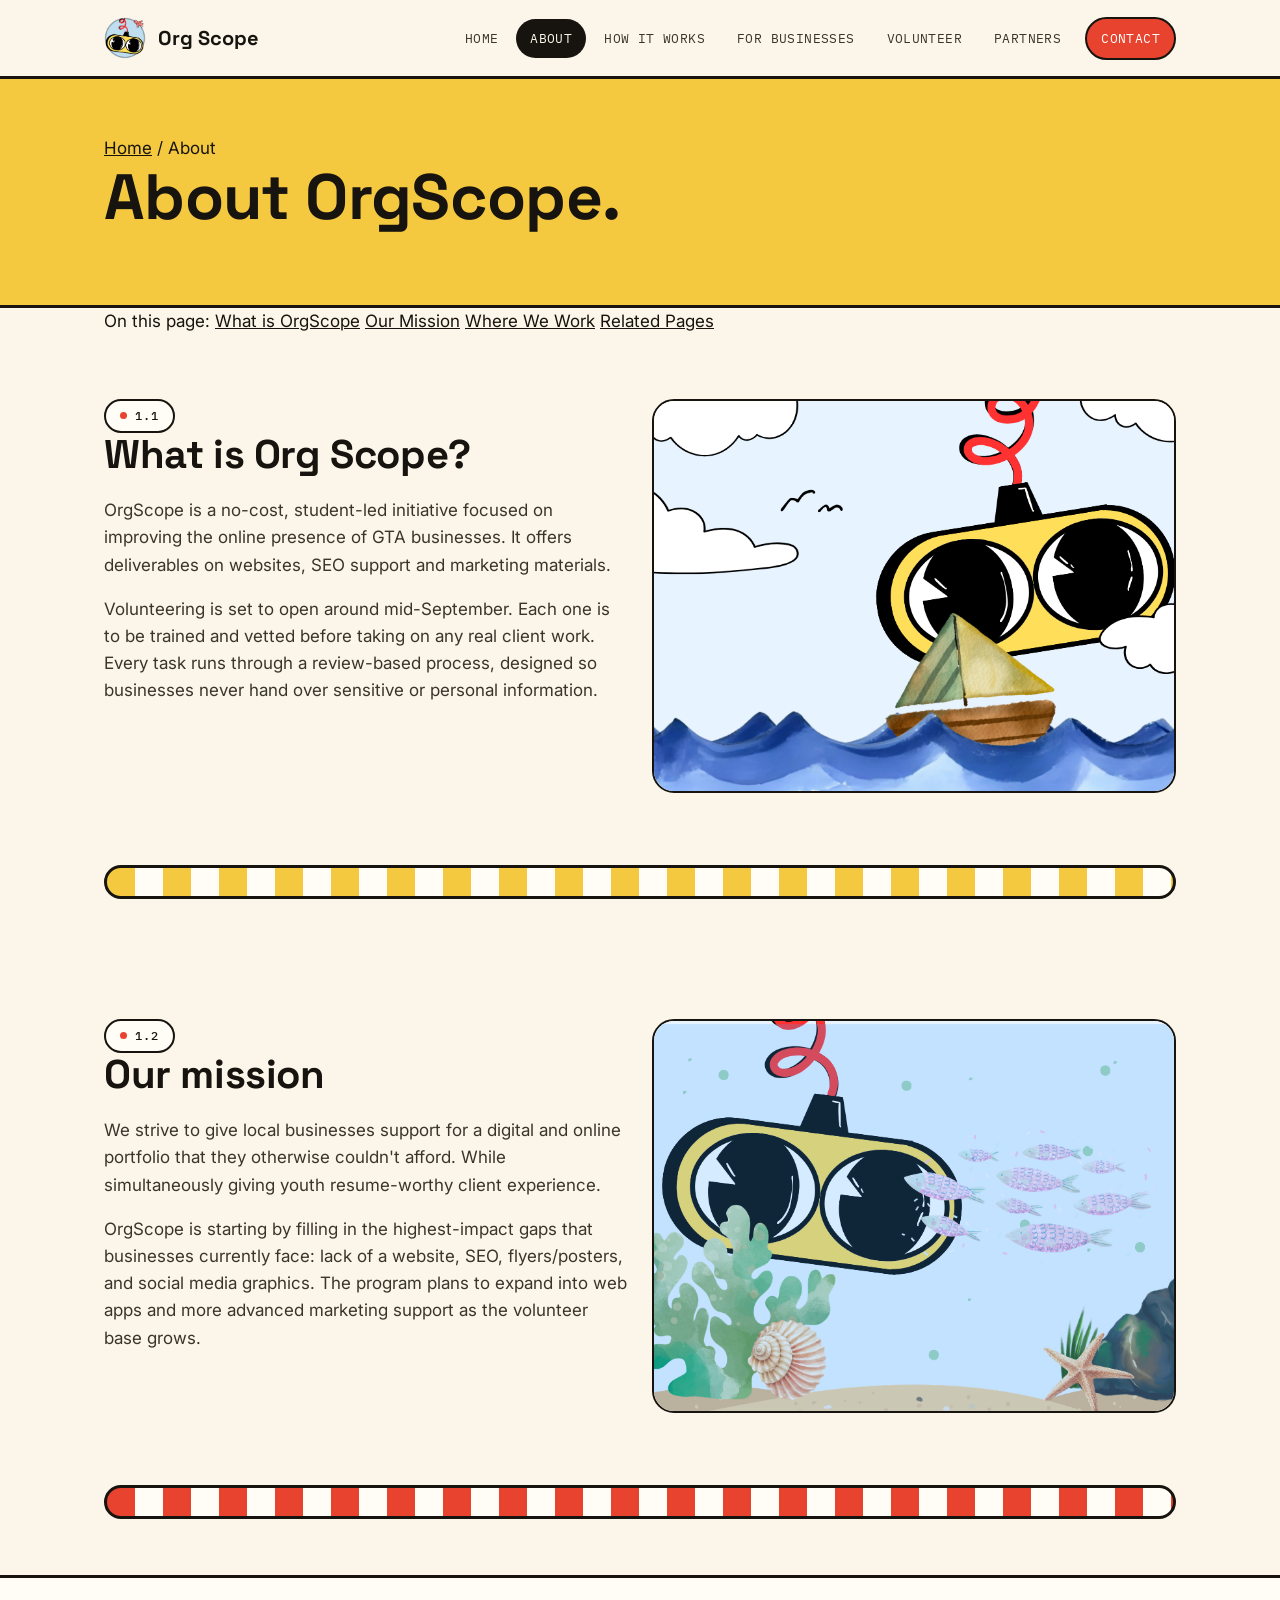
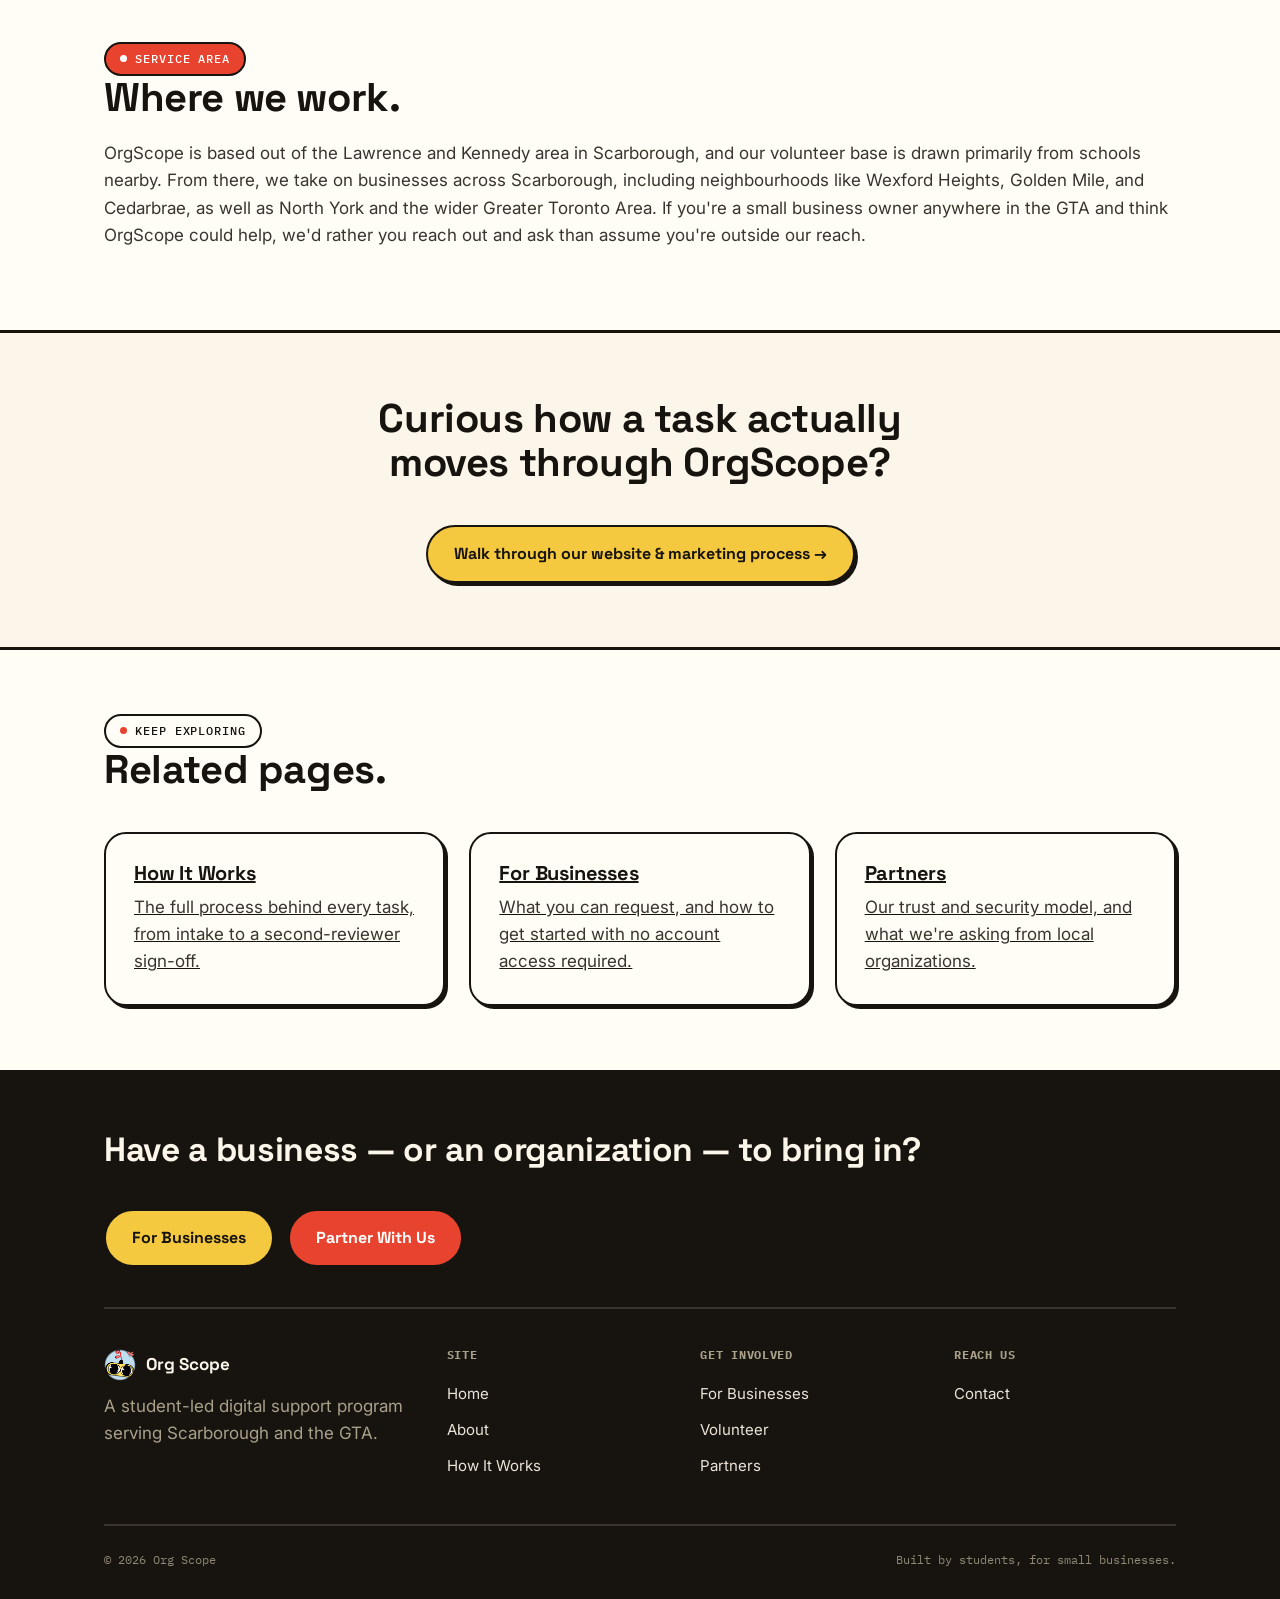
==== commit 2c7a425f: "Fourth Commit." ====
--- a/about.html
+++ b/about.html
@@ -3,26 +3,45 @@
 <head>
 <meta charset="UTF-8">
 <meta name="viewport" content="width=device-width, initial-scale=1.0">
-<title>About — Org Scope</title>
-<meta name="description" content="Org Scope is a free, student-led initiative building websites, SEO, and marketing materials for GTA small businesses.">
+<title>About OrgScope — Free Digital Support for GTA Small Businesses</title>
+<meta name="description" content="OrgScope is a free, student-led initiative supporting small businesses across Scarborough, North York, and the GTA with websites, SEO, and marketing materials.">
+<link rel="canonical" href="https://orgscope.ca/about.html">
 <link rel="icon" href="assets/logo.png">
+
+<meta property="og:title" content="About OrgScope — Free Digital Support for GTA Small Businesses">
+<meta property="og:description" content="OrgScope is a free, student-led initiative supporting small businesses across Scarborough, North York, and the GTA.">
+<meta property="og:type" content="website">
+<meta property="og:url" content="https://orgscope.ca/about.html">
+<meta property="og:image" content="https://orgscope.ca/assets/logo.png">
+
 <link rel="preconnect" href="https://fonts.googleapis.com">
 <link rel="preconnect" href="https://fonts.gstatic.com" crossorigin>
 <link href="https://fonts.googleapis.com/css2?family=Space+Grotesk:wght@500;700&family=Inter:wght@400;500;600&family=IBM+Plex+Mono:wght@400;500&display=swap" rel="stylesheet">
 <link rel="stylesheet" href="style.css">
+
+<script type="application/ld+json">
+{
+  "@context": "https://schema.org",
+  "@type": "BreadcrumbList",
+  "itemListElement": [
+    { "@type": "ListItem", "position": 1, "name": "Home", "item": "https://orgscope.ca/" },
+    { "@type": "ListItem", "position": 2, "name": "About", "item": "https://orgscope.ca/about.html" }
+  ]
+}
+</script>
 </head>
 <body>
 
 <header class="site-header">
   <div class="wrap">
     <a class="brand" href="index.html">
-      <img src="assets/logo.png" alt="Org Scope logo">
+      <img src="assets/logo.png" alt="OrgScope logo">
       <span>Org Scope</span>
     </a>
     <button class="nav-toggle" aria-label="Toggle menu" aria-expanded="false" id="navToggle"><span></span></button>
-    <nav class="main-nav" id="mainNav">
+    <nav class="main-nav" id="mainNav" aria-label="Primary navigation">
       <a href="index.html">Home</a>
-      <a href="about.html" class="is-active">About</a>
+      <a href="about.html" class="is-active" aria-current="page">About</a>
       <a href="how-it-works.html">How It Works</a>
       <a href="for-businesses.html">For Businesses</a>
       <a href="volunteer.html">Volunteer</a>
@@ -35,11 +54,27 @@
 <main>
 <section class="page-hero" style="background: var(--yellow);">
   <div class="wrap">
-    <h1>About.</h1>
+    <nav aria-label="Breadcrumb" class="breadcrumb-nav">
+      <a href="index.html">Home</a> <span aria-hidden="true">/</span> <span aria-current="page">About</span>
+    </nav>
+    <h1>About OrgScope.</h1>
   </div>
 </section>
 
-  <section>
+  <!-- Jump-to navigation -->
+  <section style="padding-top:0; padding-bottom:0;">
+    <div class="wrap">
+      <nav class="jump-nav" aria-label="On this page">
+        <span class="jump-nav-label">On this page:</span>
+        <a href="#what-is-orgscope">What is OrgScope</a>
+        <a href="#our-mission">Our Mission</a>
+        <a href="#where-we-work">Where We Work</a>
+        <a href="#related">Related Pages</a>
+      </nav>
+    </div>
+  </section>
+
+  <section id="what-is-orgscope">
     <div class="wrap grid grid-2" style="align-items:start;">
       <div>
         <span class="tag"><span class="dot"></span>1.1</span>
@@ -47,13 +82,13 @@
         <p>OrgScope is a no-cost, student-led initiative focused on improving the online presence of GTA businesses. It offers deliverables on websites, SEO support and marketing materials.</p>
         <p>Volunteering is set to open around mid-September. Each one is to be trained and vetted before taking on any real client work. Every task runs through a review-based process, designed so businesses never hand over sensitive or personal information.</p>
       </div>
-      <img src="assets/OrgScopeSky.png" alt="Org Scope illustration — sky" class="about-img">
+      <img src="assets/OrgScopeSky.png" alt="OrgScope illustration — sky, representing free digital support for GTA small businesses" class="about-img" loading="lazy">
     </div>
   </section>
 
   <div class="wrap"><div class="pill-divider" aria-hidden="true"></div></div>
 
-  <section>
+  <section id="our-mission">
     <div class="wrap grid grid-2" style="align-items:start;">
       <div>
         <span class="tag"><span class="dot"></span>1.2</span>
@@ -61,18 +96,51 @@
         <p>We strive to give local businesses support for a digital and online portfolio that they otherwise couldn't afford. While simultaneously giving youth resume-worthy client experience.</p>
         <p>OrgScope is starting by filling in the highest-impact gaps that businesses currently face: lack of a website, SEO, flyers/posters, and social media graphics. The program plans to expand into web apps and more advanced marketing support as the volunteer base grows.</p>
       </div>
-      <img src="assets/OrgScopeSea.png" alt="Org Scope illustration — sea" class="about-img">
+      <img src="assets/OrgScopeSea.png" alt="OrgScope illustration — sea, representing our mission to support GTA small businesses" class="about-img" loading="lazy">
     </div>
   </section>
 
   <div class="wrap"><div class="pill-divider-2" aria-hidden="true"></div></div>
 
+  <!-- NEW: real, substantive section — not a rewrite of existing content -->
+  <section id="where-we-work" class="section-alt">
+    <div class="wrap">
+      <span class="tag tag--red"><span class="dot"></span>Service area</span>
+      <h2>Where we work.</h2>
+      <p>OrgScope is based out of the Lawrence and Kennedy area in Scarborough, and our volunteer base is drawn primarily from schools nearby. From there, we take on businesses across Scarborough, including neighbourhoods like Wexford Heights, Golden Mile, and Cedarbrae, as well as North York and the wider Greater Toronto Area. If you're a small business owner anywhere in the GTA and think OrgScope could help, we'd rather you reach out and ask than assume you're outside our reach.</p>
+    </div>
+  </section>
+
   <section>
     <div class="wrap">
       <div class="section-head center" style="margin:0 auto 40px;">
-        <h2>Curious how a task actually moves through Org Scope?</h2>
+        <h2>Curious how a task actually moves through OrgScope?</h2>
       </div>
-      <div class="center"><a href="how-it-works.html" class="btn btn--yellow">Walk through the process →</a></div>
+      <div class="center"><a href="how-it-works.html" class="btn btn--yellow">Walk through our website &amp; marketing process →</a></div>
+    </div>
+  </section>
+
+  <!-- NEW: Related pages with real descriptive links, not repeated nav buttons -->
+  <section id="related" class="section-alt">
+    <div class="wrap">
+      <div class="section-head">
+        <span class="tag"><span class="dot"></span>Keep exploring</span>
+        <h2 class="mt-0">Related pages.</h2>
+      </div>
+      <div class="grid grid-3">
+        <a href="how-it-works.html" class="card related-card">
+          <h3>How It Works</h3>
+          <p>The full process behind every task, from intake to a second-reviewer sign-off.</p>
+        </a>
+        <a href="for-businesses.html" class="card related-card">
+          <h3>For Businesses</h3>
+          <p>What you can request, and how to get started with no account access required.</p>
+        </a>
+        <a href="partners.html" class="card related-card">
+          <h3>Partners</h3>
+          <p>Our trust and security model, and what we're asking from local organizations.</p>
+        </a>
+      </div>
     </div>
   </section>
 </main>
@@ -88,8 +156,8 @@
     </div>
     <div class="footer-grid">
       <div class="footer-col">
-        <div class="footer-brand"><img src="assets/logo.png" alt="Org Scope logo"><span>Org Scope</span></div>
-        <p style="color:#a9a08a; max-width:32ch;">A student-led digital support program.</p>
+        <div class="footer-brand"><img src="assets/logo.png" alt="OrgScope logo"><span>Org Scope</span></div>
+        <p style="color:#a9a08a; max-width:32ch;">A student-led digital support program serving Scarborough and the GTA.</p>
       </div>
       <div class="footer-col">
         <h4>Site</h4>
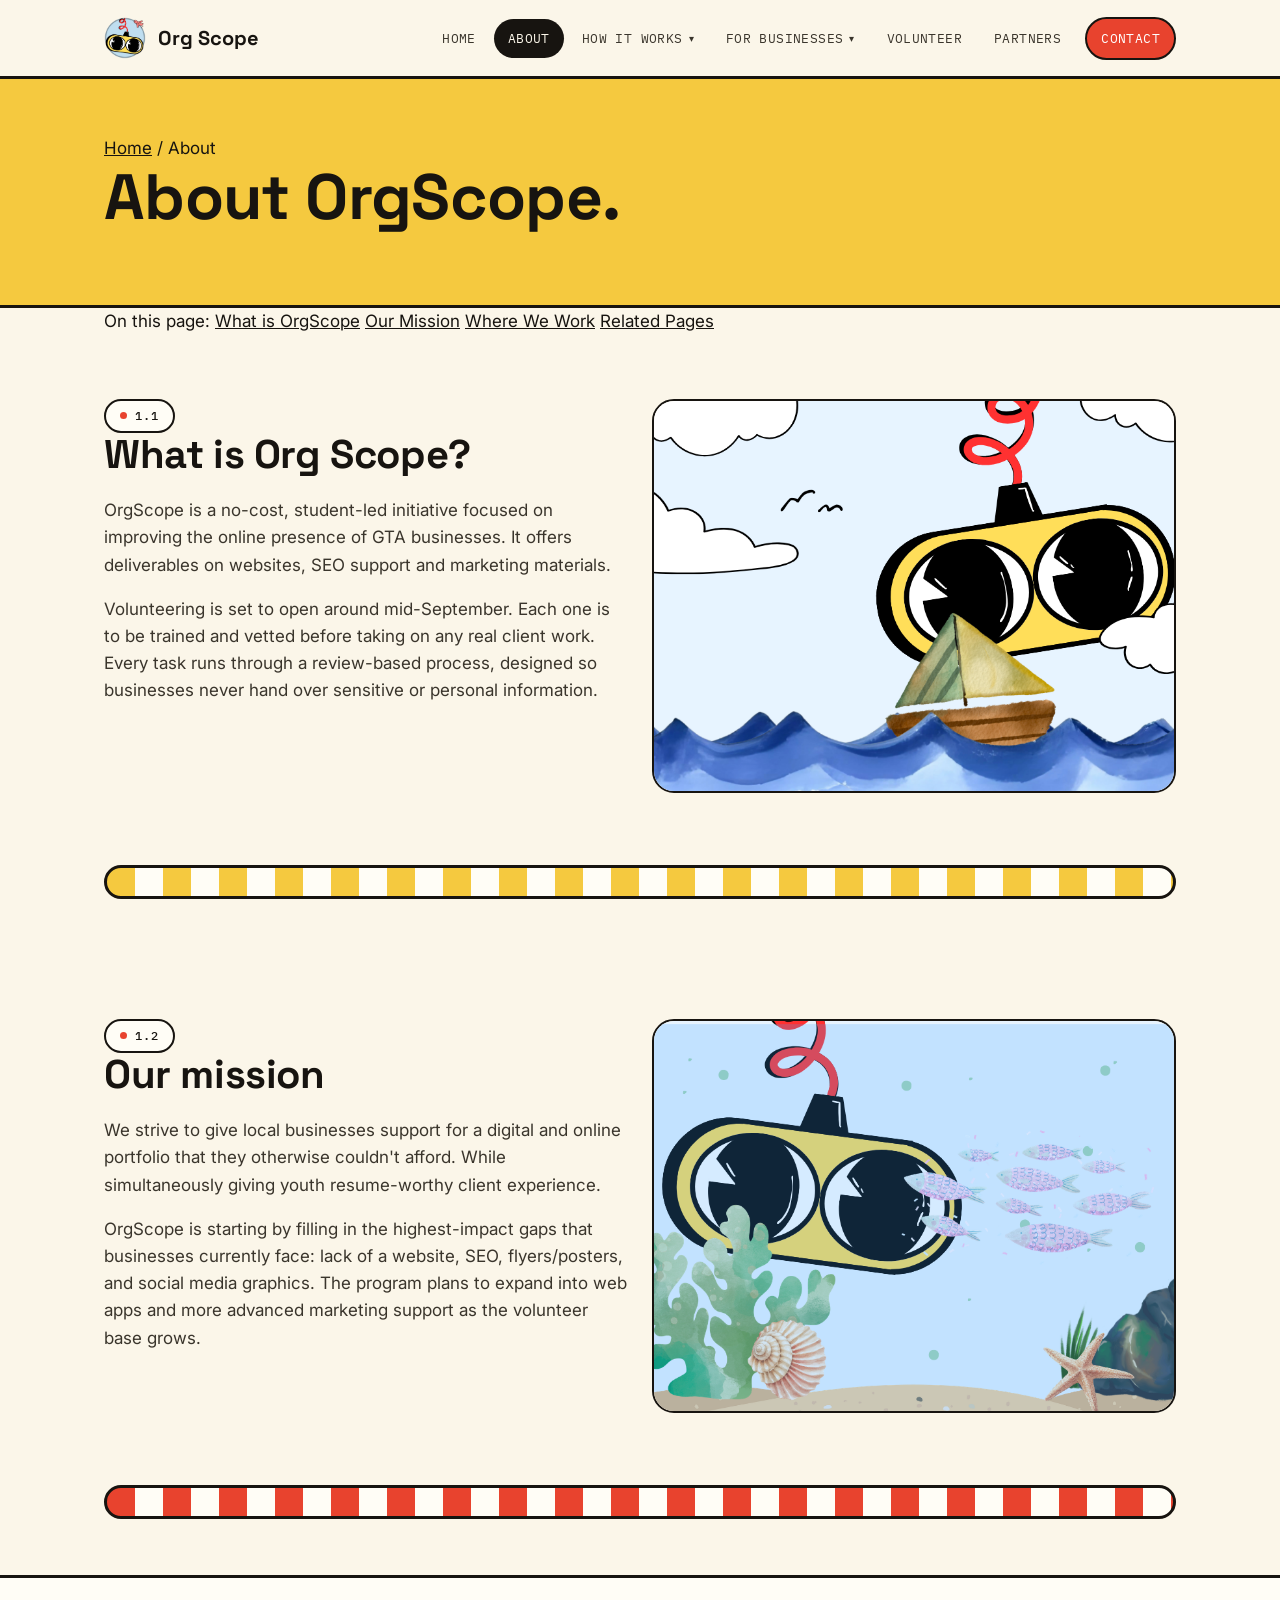
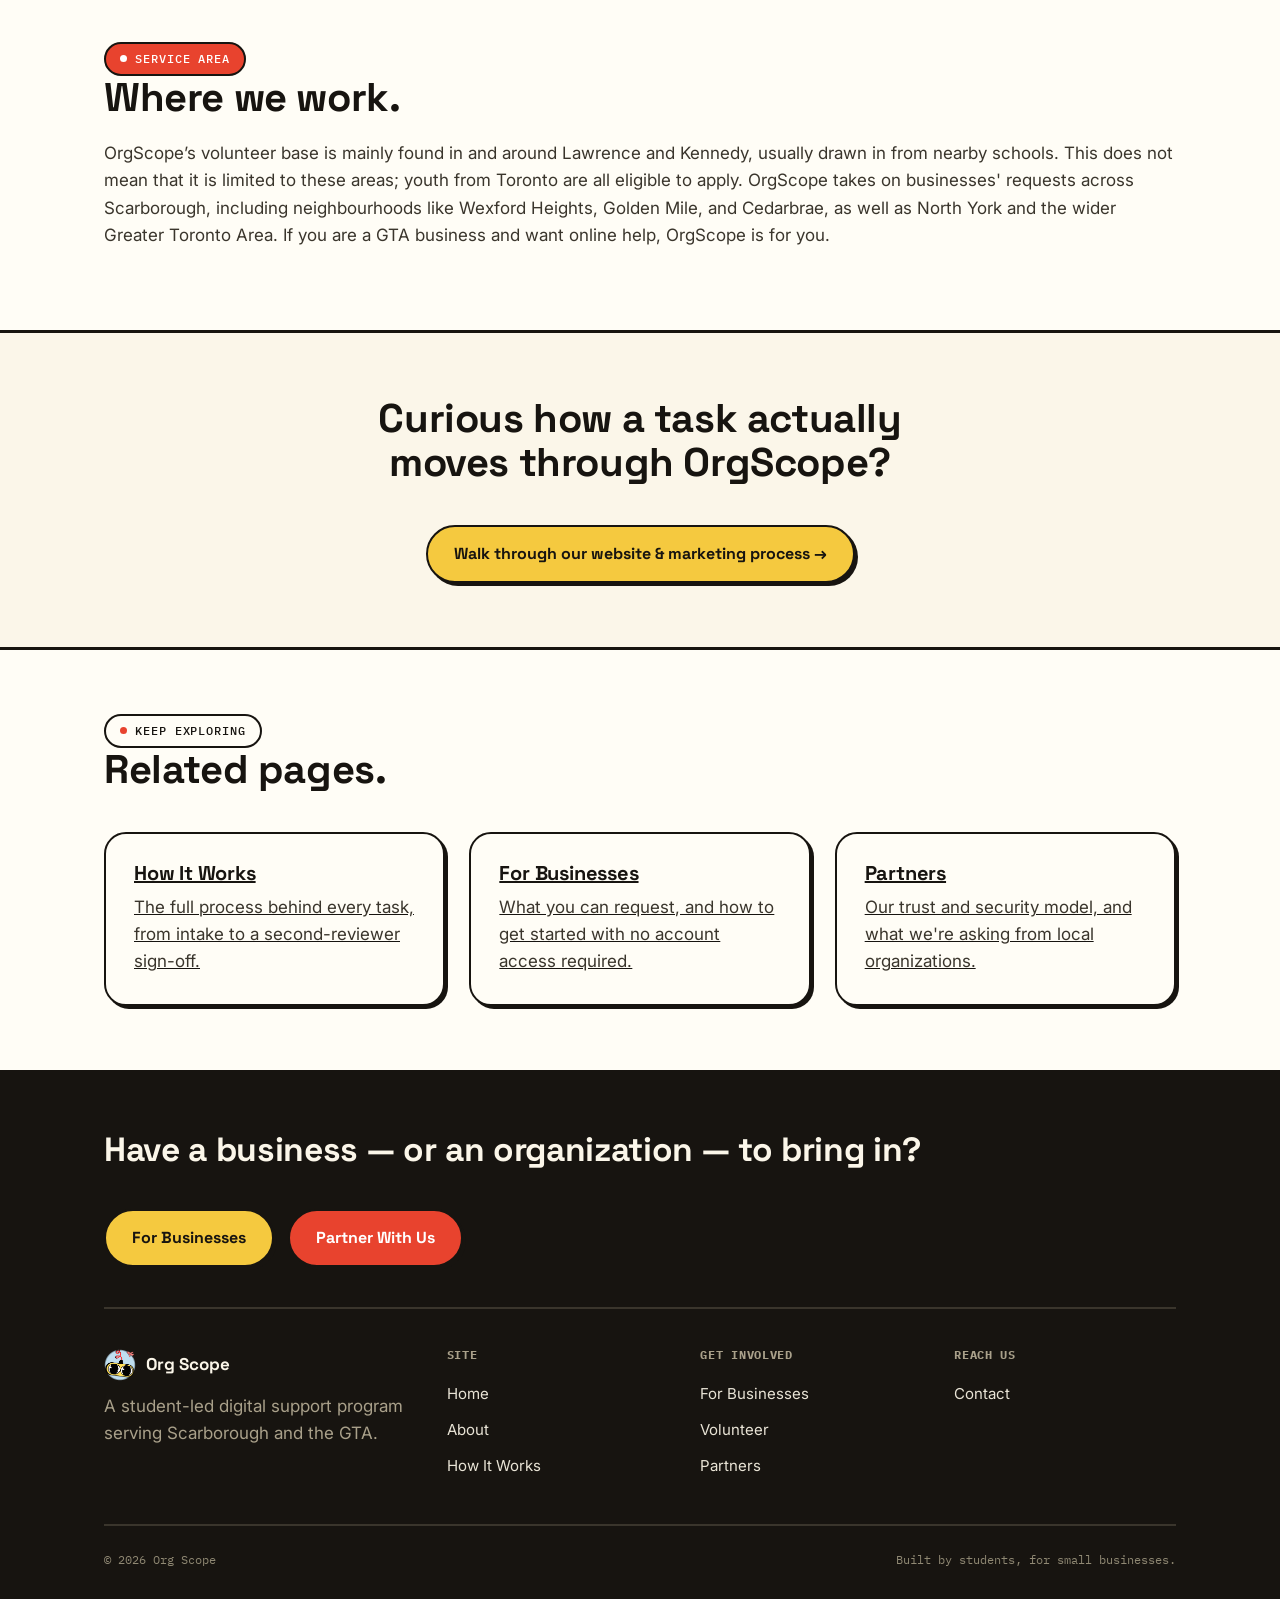
==== commit 7dd09dca: "Fifth Commit." ====
--- a/about.html
+++ b/about.html
@@ -39,15 +39,33 @@
       <span>Org Scope</span>
     </a>
     <button class="nav-toggle" aria-label="Toggle menu" aria-expanded="false" id="navToggle"><span></span></button>
-    <nav class="main-nav" id="mainNav" aria-label="Primary navigation">
-      <a href="index.html">Home</a>
-      <a href="about.html" class="is-active" aria-current="page">About</a>
-      <a href="how-it-works.html">How It Works</a>
-      <a href="for-businesses.html">For Businesses</a>
-      <a href="volunteer.html">Volunteer</a>
-      <a href="partners.html">Partners</a>
-      <a href="contact.html" class="nav-cta">Contact</a>
-    </nav>
+<nav class="main-nav" id="mainNav" aria-label="Primary navigation">
+  <a href="index.html">Home</a>
+  <a href="about.html" class="is-active" aria-current="page">About</a>
+  <div class="nav-dropdown">
+    <a href="how-it-works.html" class="nav-dropdown-trigger">
+      How It Works
+      <span class="caret mono" aria-hidden="true">&#9662;</span>
+    </a>
+    <div class="nav-dropdown-menu">
+      <a href="mock-trials.html">Mock Trials</a>
+    </div>
+  </div>
+
+  <div class="nav-dropdown">
+    <a href="for-businesses.html" class="nav-dropdown-trigger">
+      For Businesses
+      <span class="caret mono" aria-hidden="true">&#9662;</span>
+    </a>
+    <div class="nav-dropdown-menu">
+      <a href="locations.html">Locations We Serve</a>
+    </div>
+  </div>
+
+  <a href="volunteer.html">Volunteer</a>
+  <a href="partners.html">Partners</a>
+  <a href="contact.html" class="nav-cta">Contact</a>
+</nav>
   </div>
 </header>
 
@@ -107,7 +125,7 @@
     <div class="wrap">
       <span class="tag tag--red"><span class="dot"></span>Service area</span>
       <h2>Where we work.</h2>
-      <p>OrgScope is based out of the Lawrence and Kennedy area in Scarborough, and our volunteer base is drawn primarily from schools nearby. From there, we take on businesses across Scarborough, including neighbourhoods like Wexford Heights, Golden Mile, and Cedarbrae, as well as North York and the wider Greater Toronto Area. If you're a small business owner anywhere in the GTA and think OrgScope could help, we'd rather you reach out and ask than assume you're outside our reach.</p>
+      <p>OrgScope’s volunteer base is mainly found in and around Lawrence and Kennedy, usually drawn in from nearby schools. This does not mean that it is limited to these areas; youth from Toronto are all eligible to apply. OrgScope takes on businesses' requests across Scarborough, including neighbourhoods like Wexford Heights, Golden Mile, and Cedarbrae, as well as North York and the wider Greater Toronto Area. If you are a GTA business and want online help, OrgScope is for you.</p>
     </div>
   </section>
 
--- a/style.css
+++ b/style.css
@@ -1130,4 +1130,110 @@
   border: 2.5px solid var(--ink);
   border-radius: var(--radius-card);
   display: block;
+}
+
+
+
+
+
+
+
+
+
+/* ============================================================
+   NAV DROPDOWN — "For Businesses" → Locations
+   Matches existing design tokens: pill nav links, 2.5px ink
+   borders, hard offset shadow, IBM Plex Mono uppercase labels.
+   Append this to the bottom of style.css.
+   ============================================================ */
+
+.nav-dropdown{
+  position: relative;
+}
+
+.nav-dropdown-trigger{
+  display: inline-flex;
+  align-items: center;
+  gap: 6px;
+}
+
+.nav-dropdown-trigger .caret{
+  font-size: 0.65rem;
+  transition: transform .15s ease;
+}
+
+.nav-dropdown-menu{
+  position: absolute;
+  top: calc(100% + 10px);
+  left: 0;
+  min-width: 220px;
+
+  background: var(--card);
+  border: 2.5px solid var(--ink);
+  border-radius: var(--radius-card);
+  box-shadow: var(--shadow-sm);
+  padding: 8px;
+
+  opacity: 0;
+  visibility: hidden;
+  transform: translateY(-6px);
+  transition: opacity .18s ease, transform .18s ease, visibility .18s ease;
+  z-index: 60;
+}
+
+.nav-dropdown-menu a{
+  display: block;
+  font-family: 'IBM Plex Mono', monospace;
+  font-size: 0.78rem;
+  letter-spacing: 0.03em;
+  text-transform: uppercase;
+  text-decoration: none;
+  color: var(--ink-soft);
+  padding: 10px 14px;
+  border-radius: var(--radius-pill);
+  transition: background .15s ease, color .15s ease;
+}
+
+.nav-dropdown-menu a:hover{
+  background: var(--yellow);
+  color: var(--ink);
+}
+
+/* Desktop: hover/focus reveals the menu */
+@media (min-width: 881px){
+  .nav-dropdown:hover .nav-dropdown-menu,
+  .nav-dropdown:focus-within .nav-dropdown-menu{
+    opacity: 1;
+    visibility: visible;
+    transform: translateY(0);
+  }
+
+  .nav-dropdown:hover .caret,
+  .nav-dropdown:focus-within .caret{
+    transform: rotate(180deg);
+  }
+}
+
+/* Mobile: nav is already a stacked full-width menu (see .main-nav.is-open),
+   so the dropdown becomes tap-to-expand and sits inline instead of floating. */
+@media (max-width: 880px){
+  .nav-dropdown-menu{
+    position: static;
+    opacity: 1;
+    visibility: visible;
+    transform: none;
+    box-shadow: none;
+    border: none;
+    background: transparent;
+    padding: 0 0 0 14px;
+    display: none;
+  }
+
+  .nav-dropdown.is-open .nav-dropdown-menu{
+    display: block;
+  }
+
+  .nav-dropdown.is-open .caret{
+    transform: rotate(180deg);
+  }
 }
